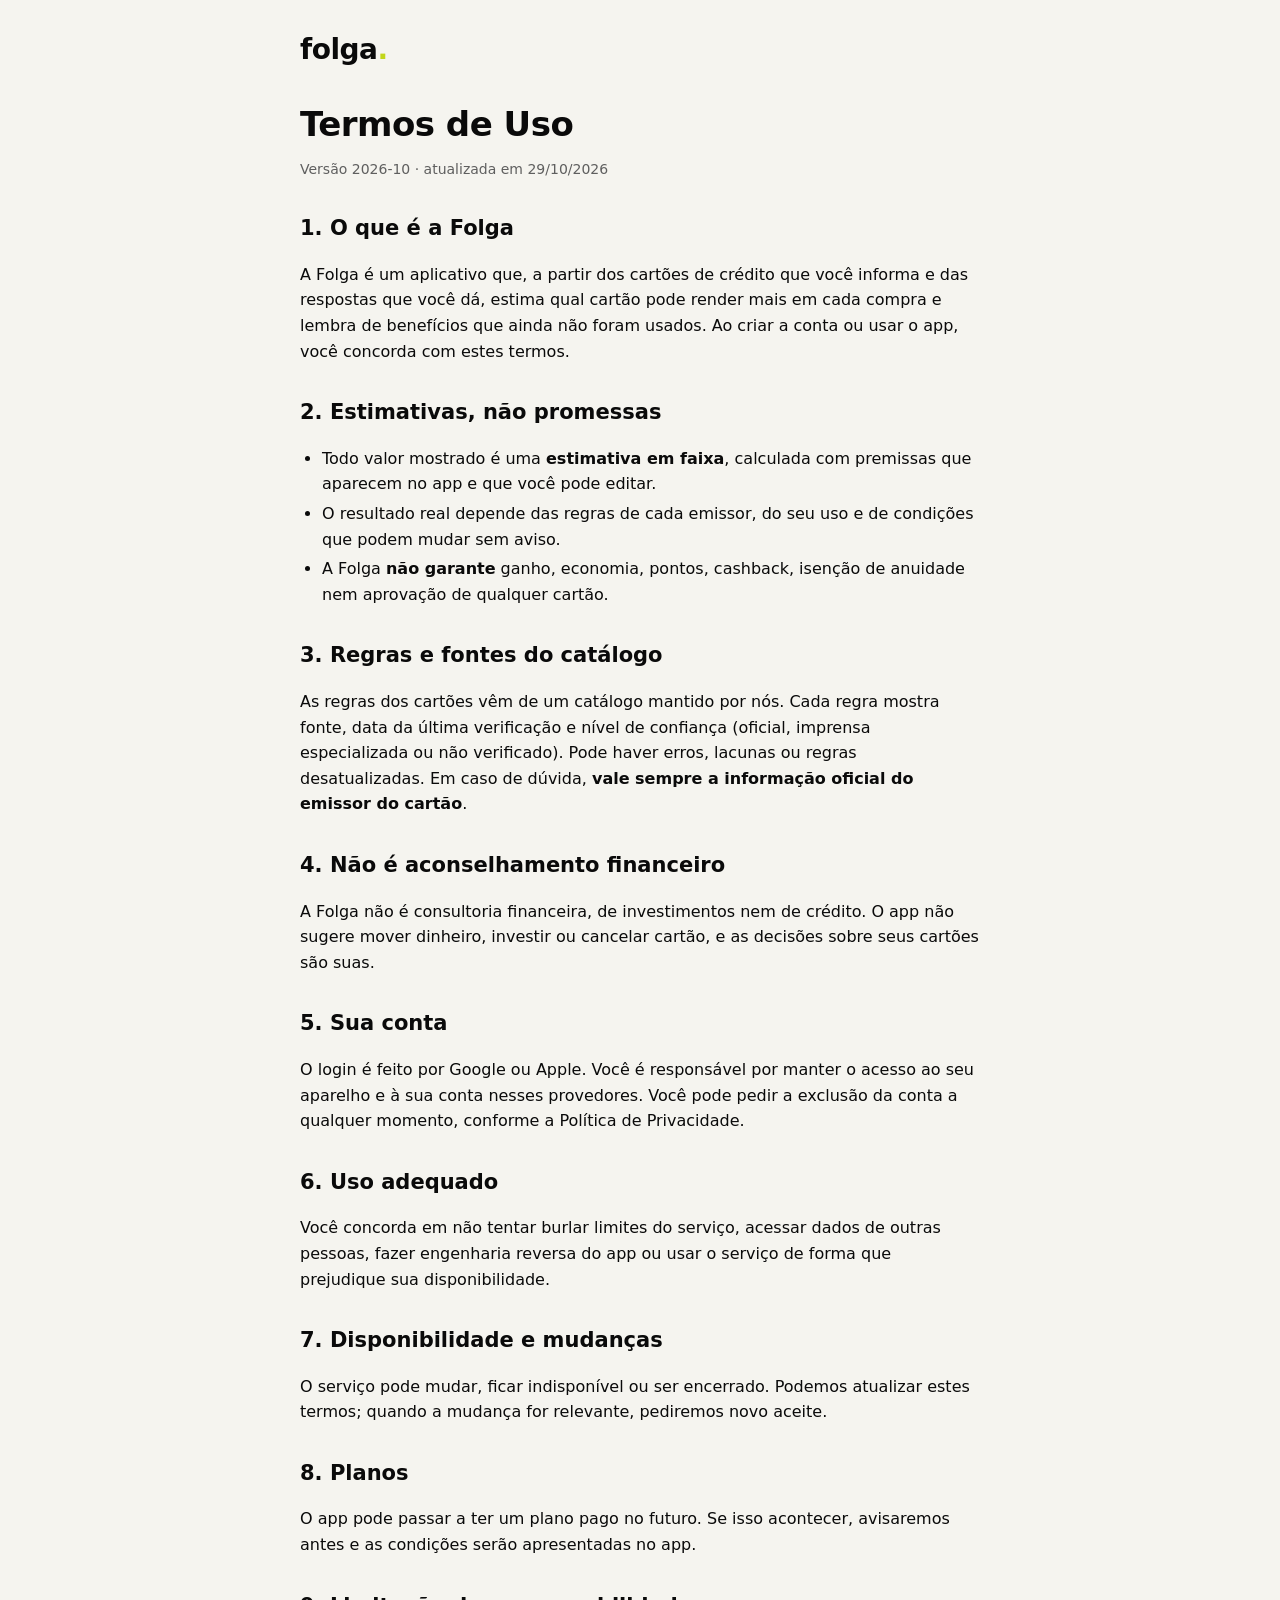
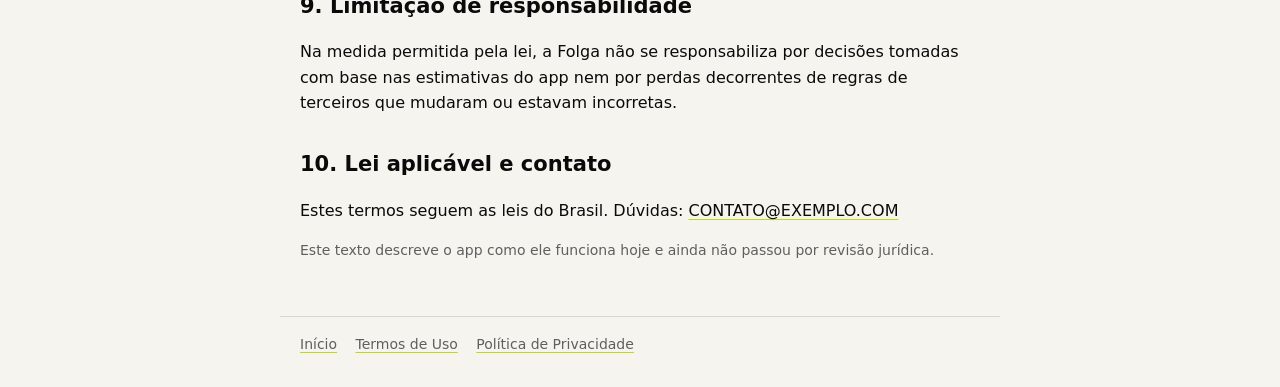
==== termos.html @ 1e6f9411 "Páginas iniciais: início, termos de uso e política de privacidade Co-Authored-By: Claude Sonnet 5.5 " ====
<!doctype html>
<html lang="pt-BR">
<head>
  <meta charset="utf-8">
  <meta name="viewport" content="width=device-width, initial-scale=1">
  <title>Termos de Uso — Folga</title>
  <meta name="description" content="Regras de uso do aplicativo Folga.">
  <link rel="stylesheet" href="style.css">
</head>
<body>
  <header>
    <a class="marca" href="index.html">folga<span>.</span></a>
  </header>

  <main>
    <h1>Termos de Uso</h1>
    <p class="apoio">Versão 2026-10 · atualizada em 29/10/2026</p>

    <h2>1. O que é a Folga</h2>
    <p>A Folga é um aplicativo que, a partir dos cartões de crédito que você informa e das respostas que você dá, estima qual cartão pode render mais em cada compra e lembra de benefícios que ainda não foram usados. Ao criar a conta ou usar o app, você concorda com estes termos.</p>

    <h2>2. Estimativas, não promessas</h2>
    <ul>
      <li>Todo valor mostrado é uma <strong>estimativa em faixa</strong>, calculada com premissas que aparecem no app e que você pode editar.</li>
      <li>O resultado real depende das regras de cada emissor, do seu uso e de condições que podem mudar sem aviso.</li>
      <li>A Folga <strong>não garante</strong> ganho, economia, pontos, cashback, isenção de anuidade nem aprovação de qualquer cartão.</li>
    </ul>

    <h2>3. Regras e fontes do catálogo</h2>
    <p>As regras dos cartões vêm de um catálogo mantido por nós. Cada regra mostra fonte, data da última verificação e nível de confiança (oficial, imprensa especializada ou não verificado). Pode haver erros, lacunas ou regras desatualizadas. Em caso de dúvida, <strong>vale sempre a informação oficial do emissor do cartão</strong>.</p>

    <h2>4. Não é aconselhamento financeiro</h2>
    <p>A Folga não é consultoria financeira, de investimentos nem de crédito. O app não sugere mover dinheiro, investir ou cancelar cartão, e as decisões sobre seus cartões são suas.</p>

    <h2>5. Sua conta</h2>
    <p>O login é feito por Google ou Apple. Você é responsável por manter o acesso ao seu aparelho e à sua conta nesses provedores. Você pode pedir a exclusão da conta a qualquer momento, conforme a Política de Privacidade.</p>

    <h2>6. Uso adequado</h2>
    <p>Você concorda em não tentar burlar limites do serviço, acessar dados de outras pessoas, fazer engenharia reversa do app ou usar o serviço de forma que prejudique sua disponibilidade.</p>

    <h2>7. Disponibilidade e mudanças</h2>
    <p>O serviço pode mudar, ficar indisponível ou ser encerrado. Podemos atualizar estes termos; quando a mudança for relevante, pediremos novo aceite.</p>

    <h2>8. Planos</h2>
    <p>O app pode passar a ter um plano pago no futuro. Se isso acontecer, avisaremos antes e as condições serão apresentadas no app.</p>

    <h2>9. Limitação de responsabilidade</h2>
    <p>Na medida permitida pela lei, a Folga não se responsabiliza por decisões tomadas com base nas estimativas do app nem por perdas decorrentes de regras de terceiros que mudaram ou estavam incorretas.</p>

    <h2>10. Lei aplicável e contato</h2>
    <p>Estes termos seguem as leis do Brasil. Dúvidas: <a href="mailto:CONTATO@EXEMPLO.COM">CONTATO@EXEMPLO.COM</a></p>
    <!-- TODO: trocar CONTATO@EXEMPLO.COM pelo e-mail de contato real antes de publicar. -->

    <p class="apoio">Este texto descreve o app como ele funciona hoje e ainda não passou por revisão jurídica.</p>
  </main>

  <footer>
    <a href="index.html">Início</a>
    <a href="termos.html">Termos de Uso</a>
    <a href="privacidade.html">Política de Privacidade</a>
  </footer>
</body>
</html>
---- style.css ----
:root {
  --carvao: #0a0a0a;
  --limao: #e4f73b;
  --ponto: #c2d61a;
  --fundo: #f5f4ef;
  --nevoa: #f1f1ef;
  --contorno: #d9d6cb;
  --apoio: #5f5f5f;
}

* { box-sizing: border-box; }

body {
  margin: 0;
  background: var(--fundo);
  color: var(--carvao);
  font-family: "Outfit", system-ui, -apple-system, "Segoe UI", Roboto, sans-serif;
  line-height: 1.6;
}

header, main, footer {
  max-width: 720px;
  margin: 0 auto;
  padding: 0 20px;
}

header { padding-top: 28px; padding-bottom: 8px; }

.marca {
  color: var(--carvao);
  font-size: 28px;
  font-weight: 600;
  letter-spacing: -0.5px;
  text-decoration: none;
}
.marca span { color: var(--ponto); }

main { padding-top: 24px; padding-bottom: 40px; }

h1 { font-size: 34px; line-height: 1.15; letter-spacing: -0.5px; margin: 0 0 8px; }
h2 { font-size: 21px; margin: 32px 0 8px; }
p, li { font-size: 16px; }
ul { padding-left: 22px; }
li { margin: 4px 0; }

.apoio { color: var(--apoio); font-size: 14px; }

.bloco {
  background: var(--nevoa);
  border-radius: 22px;
  padding: 16px 20px;
  margin: 20px 0;
}

.aviso {
  border-left: 4px solid var(--limao);
  background: #fff;
  border-radius: 12px;
  padding: 12px 16px;
  margin: 20px 0;
}

a { color: var(--carvao); text-decoration-color: var(--ponto); text-underline-offset: 3px; }

nav.links { display: flex; flex-wrap: wrap; gap: 12px; margin: 24px 0; }
nav.links a {
  background: var(--carvao);
  color: #fff;
  border-radius: 999px;
  padding: 10px 20px;
  min-height: 44px;
  text-decoration: none;
  font-weight: 600;
}

footer {
  border-top: 1px solid var(--contorno);
  padding-top: 16px;
  padding-bottom: 32px;
  color: var(--apoio);
  font-size: 14px;
}
footer a { color: var(--apoio); margin-right: 14px; }
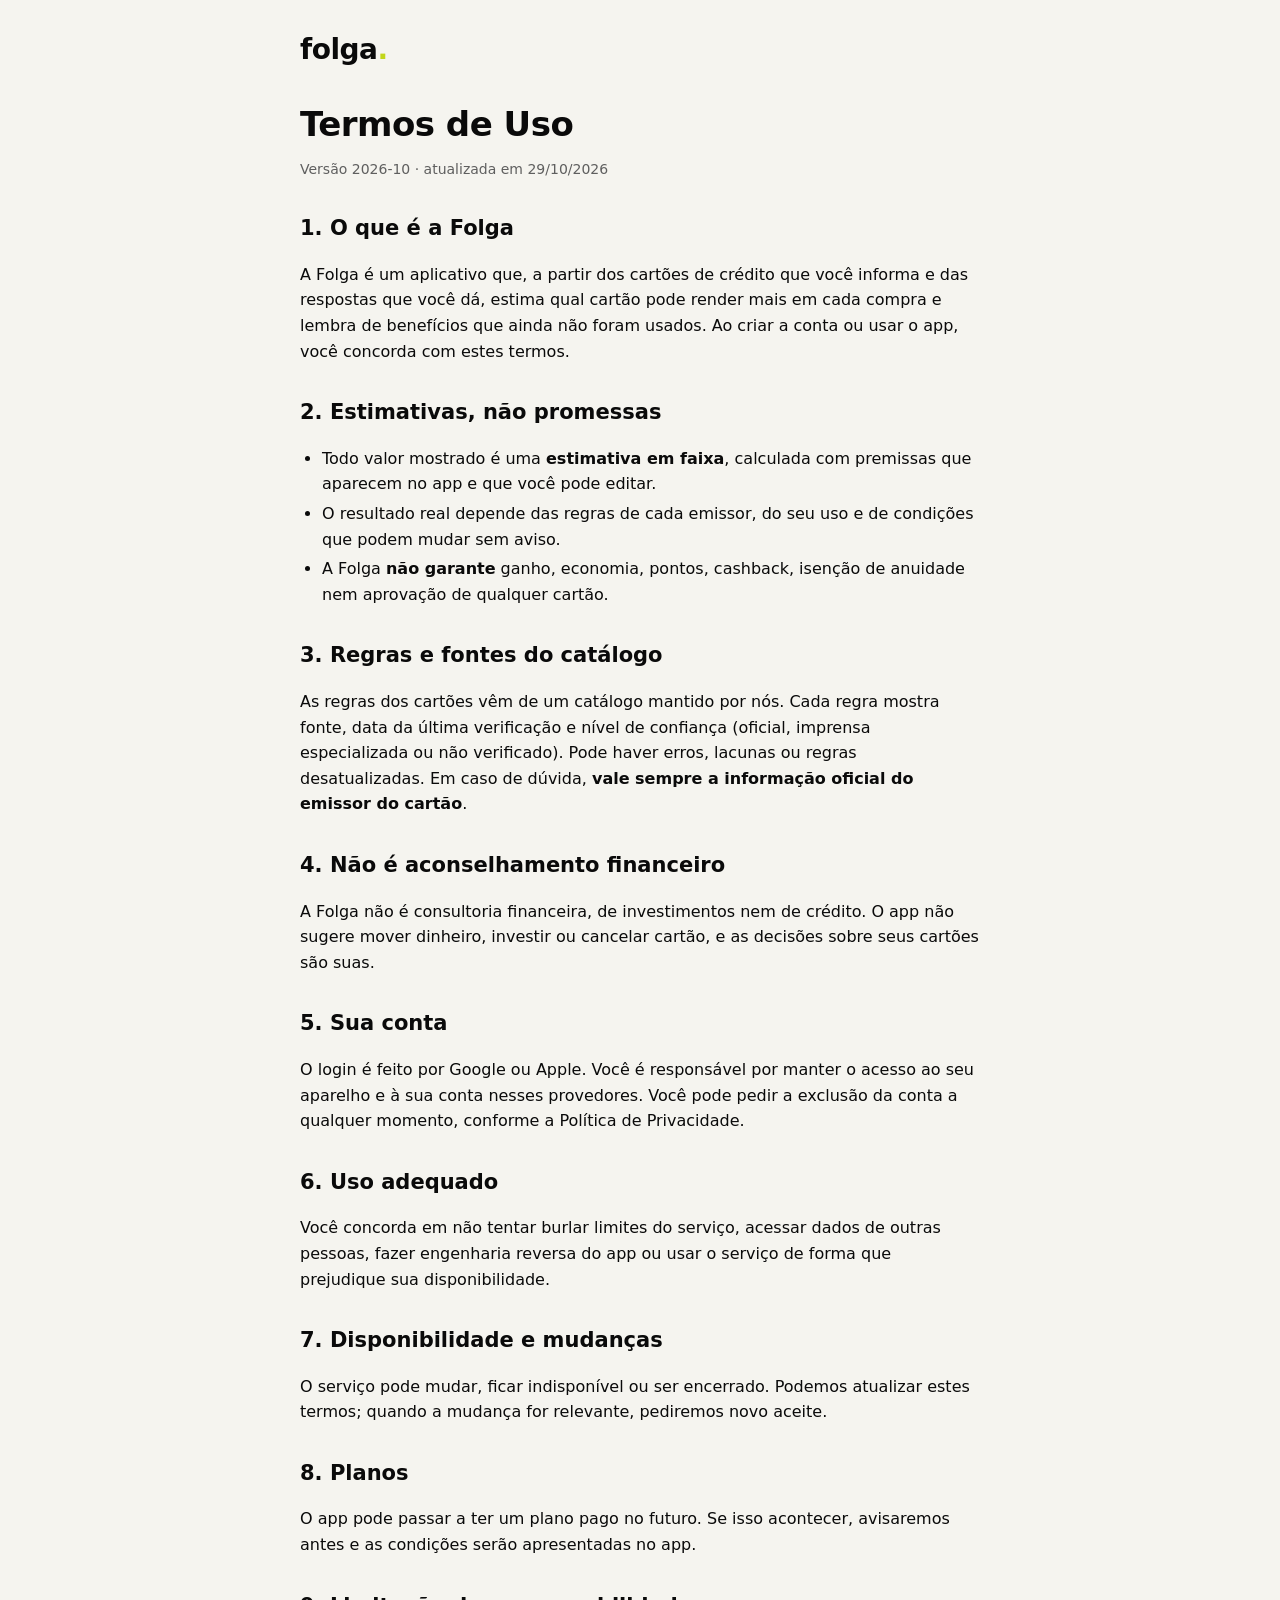
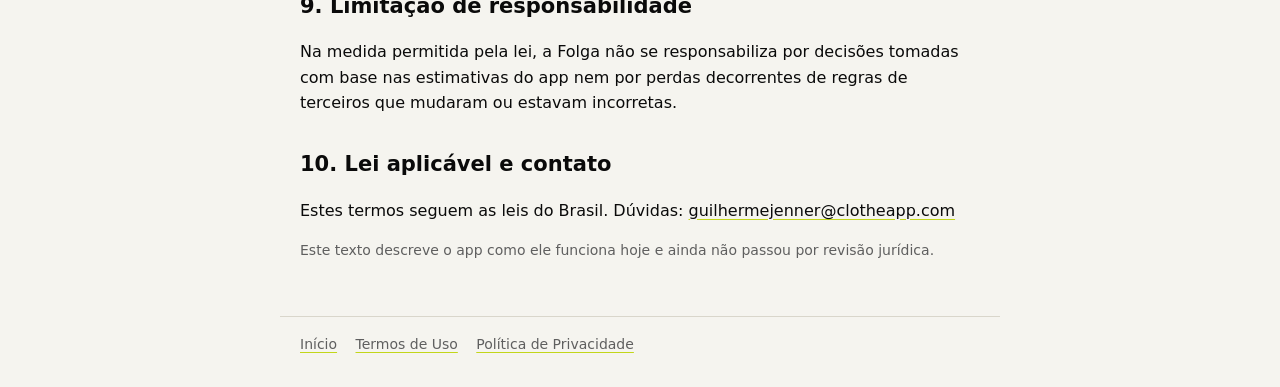
==== commit 4f9c2892: "Define o e-mail de contato nos termos e na política Co-Authored-By: Claude Sonnet 5.5 <noreply@anthr" ====
--- a/termos.html
+++ b/termos.html
@@ -48,8 +48,7 @@
     <p>Na medida permitida pela lei, a Folga não se responsabiliza por decisões tomadas com base nas estimativas do app nem por perdas decorrentes de regras de terceiros que mudaram ou estavam incorretas.</p>
 
     <h2>10. Lei aplicável e contato</h2>
-    <p>Estes termos seguem as leis do Brasil. Dúvidas: <a href="mailto:CONTATO@EXEMPLO.COM">CONTATO@EXEMPLO.COM</a></p>
-    <!-- TODO: trocar CONTATO@EXEMPLO.COM pelo e-mail de contato real antes de publicar. -->
+    <p>Estes termos seguem as leis do Brasil. Dúvidas: <a href="mailto:guilhermejenner@clotheapp.com">guilhermejenner@clotheapp.com</a></p>
 
     <p class="apoio">Este texto descreve o app como ele funciona hoje e ainda não passou por revisão jurídica.</p>
   </main>
